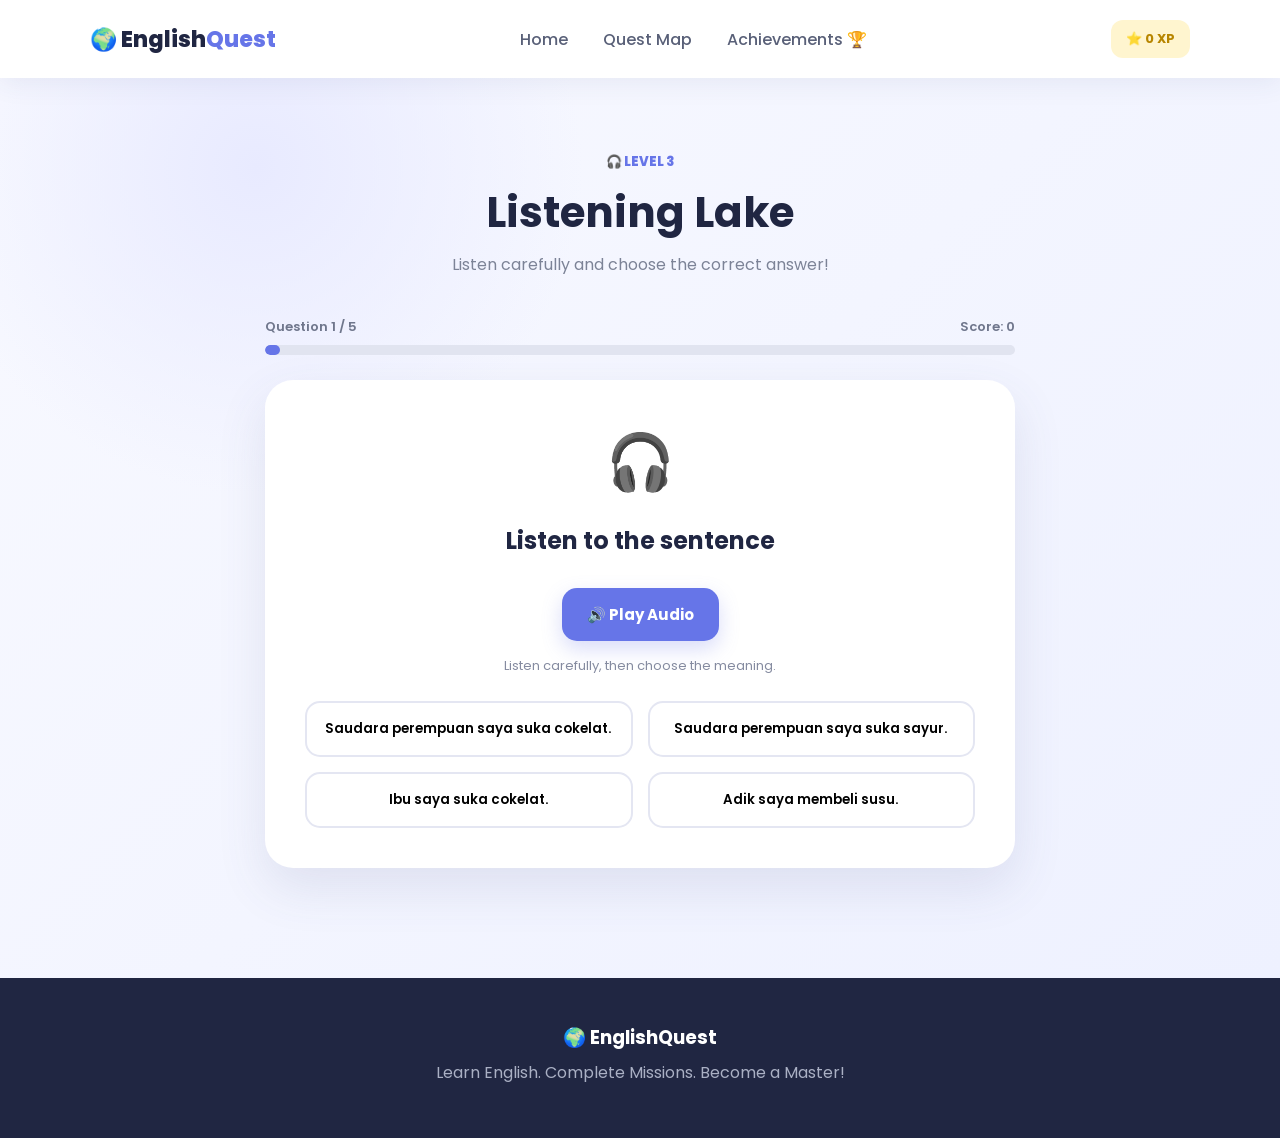
==== listening.html @ 32ae9d79 "Add files via upload" ====
<!DOCTYPE html>
<html lang="en">

<head>
    <meta charset="UTF-8">
    <meta name="viewport" content="width=device-width, initial-scale=1.0">

    <title>Listening Lake | English Quest</title>

    <link rel="stylesheet" href="style.css">

    <link rel="preconnect" href="https://fonts.googleapis.com">
    <link rel="preconnect" href="https://fonts.gstatic.com" crossorigin>

    <link href="https://fonts.googleapis.com/css2?family=Poppins:wght@400;500;600;700;800&display=swap" rel="stylesheet">
</head>

<body>

    <header class="navbar">

        <div class="logo">
            🌍 English<span>Quest</span>
        </div>

        <nav>
            <a href="index.html">Home</a>
            <a href="quest.html">Quest Map</a>
            <a href="achievements.html">Achievements 🏆</a>
        </nav>

        <div class="xp-display">
            ⭐ <span id="listening-xp">0</span> XP
        </div>

    </header>


    <main class="quiz-page">

        <div class="quiz-container">

            <div class="quiz-top">

                <span>🎧 LEVEL 3</span>

                <h1>Listening Lake</h1>

                <p>
                    Listen carefully and choose the correct answer!
                </p>

            </div>


            <div class="progress-info">

                <span id="listening-question-number">
                    Question 1 / 5
                </span>

                <span id="listening-score">
                    Score: 0
                </span>

            </div>


            <div class="progress-bar">

                <div id="listening-progress"></div>

            </div>


            <div class="question-card">

                <div class="question-icon">
                    🎧
                </div>

                <h2>
                    Listen to the sentence
                </h2>


                <button
                    class="listen-button"
                    onclick="playListeningAudio()"
                >
                    🔊 Play Audio
                </button>


                <p class="listen-hint">
                    Listen carefully, then choose the meaning.
                </p>


                <div
                    id="listening-answers"
                    class="answers"
                ></div>


                <p id="listening-feedback"></p>

            </div>


            <button
                id="listening-next-button"
                class="next-button"
                onclick="nextListeningQuestion()"
                style="display:none;"
            >
                Next Question →
            </button>

        </div>

    </main>


    <footer>

        <h3>🌍 EnglishQuest</h3>

        <p>
            Learn English. Complete Missions. Become a Master!
        </p>

    </footer>


    <script src="script.js"></script>


<script>
    startListeningQuiz();
</script>


</body>

</html>
---- style.css ----
* {
    margin: 0;
    padding: 0;
    box-sizing: border-box;
}

html {
    scroll-behavior: smooth;
}

body {
    font-family: "Poppins", sans-serif;
    background: #f7f9ff;
    color: #202642;
}


/* =========================
   NAVBAR
========================= */

.navbar {
    width: 100%;
    padding: 20px 7%;
    display: flex;
    align-items: center;
    justify-content: space-between;
    background: white;
    position: sticky;
    top: 0;
    z-index: 1000;
    box-shadow: 0 5px 25px rgba(50, 70, 120, 0.08);
}

.logo {
    font-size: 22px;
    font-weight: 800;
}

.logo span {
    color: #6675e8;
}

nav {
    display: flex;
    gap: 35px;
}

nav a {
    text-decoration: none;
    color: #596078;
    font-weight: 500;
    transition: 0.3s;
}

nav a:hover {
    color: #6675e8;
}

.nav-button,
.primary-button,
.card-button {
    border: none;
    cursor: pointer;
    font-family: inherit;
}

.nav-button {
    background: #6675e8;
    color: white;
    padding: 11px 20px;
    border-radius: 12px;
    font-weight: 600;
}


/* =========================
   HERO
========================= */

.hero {
    min-height: 720px;
    padding: 80px 8%;
    display: flex;
    align-items: center;
    justify-content: space-between;
    gap: 60px;
    background:
        radial-gradient(circle at 80% 20%, #e8eaff, transparent 30%),
        linear-gradient(135deg, #f8f9ff, #eef2ff);
}

.hero-content {
    max-width: 600px;
}

.badge {
    display: inline-block;
    padding: 9px 16px;
    border-radius: 50px;
    background: #e7e9ff;
    color: #6675e8;
    font-size: 13px;
    font-weight: 700;
    margin-bottom: 22px;
}

.hero h1 {
    font-size: clamp(45px, 6vw, 72px);
    line-height: 1.1;
    margin-bottom: 25px;
}

.hero h1 span {
    color: #6675e8;
}

.hero p {
    color: #687089;
    font-size: 17px;
    line-height: 1.8;
    margin-bottom: 30px;
}

.hero-buttons {
    display: flex;
    gap: 15px;
    margin-bottom: 40px;
}

.primary-button,
.secondary-button {
    padding: 15px 23px;
    border-radius: 14px;
    font-family: inherit;
    font-weight: 700;
    cursor: pointer;
    transition: 0.3s;
}

.primary-button {
    border: none;
    color: white;
    background: #6675e8;
    box-shadow: 0 10px 25px rgba(102, 117, 232, 0.3);
}

.primary-button:hover {
    transform: translateY(-3px);
}

.secondary-button {
    background: white;
    border: 2px solid #e0e3f4;
    color: #596078;
}

.secondary-button:hover {
    border-color: #6675e8;
}


/* =========================
   STATS
========================= */

.stats {
    display: flex;
    gap: 45px;
}

.stats div {
    display: flex;
    flex-direction: column;
}

.stats strong {
    font-size: 24px;
    color: #6675e8;
}

.stats span {
    color: #8a91a7;
    font-size: 13px;
}


/* =========================
   GAME CARD
========================= */

.hero-card {
    position: relative;
    width: 390px;
}

.game-card {
    background: white;
    border-radius: 30px;
    padding: 30px;
    box-shadow: 0 25px 70px rgba(66, 78, 140, 0.16);
    text-align: center;
    animation: floating 4s ease-in-out infinite;
}

@keyframes floating {
    0%, 100% {
        transform: translateY(0);
    }

    50% {
        transform: translateY(-12px);
    }
}

.card-top {
    display: flex;
    align-items: center;
    gap: 10px;
    font-weight: 700;
    color: #6675e8;
}

.character {
    width: 130px;
    height: 130px;
    margin: 30px auto 20px;
    display: flex;
    justify-content: center;
    align-items: center;
    border-radius: 50%;
    background: #eef0ff;
    font-size: 70px;
}

.game-card h3 {
    font-size: 23px;
    margin-bottom: 8px;
}

.game-card p {
    font-size: 14px;
    color: #858ba0;
    line-height: 1.6;
}

.xp-box {
    margin-top: 25px;
    text-align: left;
}

.xp-info {
    display: flex;
    justify-content: space-between;
    font-size: 13px;
    margin-bottom: 8px;
}

.xp-info span {
    color: #6675e8;
    font-weight: 700;
}

.xp-info strong {
    color: #858ba0;
}

.xp-bar {
    height: 10px;
    background: #edf0f8;
    border-radius: 20px;
    overflow: hidden;
}

.xp-bar div {
    width: 5%;
    height: 100%;
    background: #6675e8;
    border-radius: 20px;
}

.card-button {
    width: 100%;
    padding: 14px;
    margin-top: 25px;
    border-radius: 12px;
    background: #202642;
    color: white;
    font-weight: 600;
}

.floating-star {
    position: absolute;
    font-size: 30px;
}

.star-one {
    top: -25px;
    right: -15px;
}

.star-two {
    bottom: 20px;
    left: -30px;
}


/* =========================
   FEATURES
========================= */

.features {
    padding: 100px 8%;
    background: white;
}

.section-title {
    text-align: center;
    max-width: 650px;
    margin: 0 auto 50px;
}

.section-title > span {
    color: #6675e8;
    font-size: 13px;
    font-weight: 700;
}

.section-title h2 {
    font-size: 40px;
    margin: 10px 0;
}

.section-title h2 span {
    color: #6675e8;
}

.section-title p {
    color: #7d8499;
}

.feature-grid {
    display: grid;
    grid-template-columns: repeat(4, 1fr);
    gap: 20px;
}

.feature-card {
    padding: 28px;
    border-radius: 22px;
    background: #f8f9ff;
    border: 1px solid #edf0f8;
    transition: 0.3s;
}

.feature-card:hover {
    transform: translateY(-8px);
    box-shadow: 0 15px 35px rgba(70, 80, 130, 0.1);
}

.feature-icon {
    font-size: 40px;
    margin-bottom: 20px;
}

.feature-card h3 {
    margin-bottom: 10px;
}

.feature-card p {
    color: #7c8397;
    font-size: 14px;
    line-height: 1.7;
    margin-bottom: 20px;
}

.level {
    color: #6675e8;
    font-size: 11px;
    font-weight: 800;
}


/* =========================
   ABOUT
========================= */

.about {
    padding: 100px 8%;
    background: #eef1ff;
}

.about-content {
    max-width: 700px;
}

.about-content > span {
    color: #6675e8;
    font-weight: 700;
    font-size: 13px;
}

.about h2 {
    font-size: 42px;
    margin: 12px 0 20px;
}

.about p {
    color: #6f768c;
    line-height: 1.8;
}

.about-list {
    display: grid;
    grid-template-columns: 1fr 1fr;
    gap: 12px;
    margin-top: 25px;
}

.about-list div {
    background: white;
    padding: 13px;
    border-radius: 12px;
}


/* =========================
   FOOTER
========================= */

footer {
    padding: 45px 20px;
    text-align: center;
    background: #202642;
    color: white;
}

footer p {
    color: #aab0c4;
    margin: 8px 0;
}

footer small {
    color: #7f879f;
}


/* =========================
   RESPONSIVE
========================= */

@media (max-width: 900px) {

    nav {
        display: none;
    }

    .hero {
        flex-direction: column;
        text-align: center;
    }

    .hero-buttons,
    .stats {
        justify-content: center;
    }

    .feature-grid {
        grid-template-columns: 1fr 1fr;
    }

    .hero-card {
        width: 100%;
        max-width: 390px;
    }
}


@media (max-width: 550px) {

    .navbar {
        padding: 15px 5%;
    }

    .nav-button {
        display: none;
    }

    .hero {
        padding: 60px 5%;
    }

    .feature-grid {
        grid-template-columns: 1fr;
    }

    .about-list {
        grid-template-columns: 1fr;
    }

    .stats {
        gap: 25px;
    }
}

/* =========================
   QUEST MAP
========================= */

.quest-page {
    min-height: 100vh;
    padding: 80px 8%;
    background:
        radial-gradient(circle at 10% 10%, #e8eaff, transparent 25%),
        linear-gradient(135deg, #f8f9ff, #eef1ff);
}

.quest-header {
    text-align: center;
    max-width: 700px;
    margin: 0 auto 60px;
}

.quest-header > span {
    color: #6675e8;
    font-size: 13px;
    font-weight: 800;
}

.quest-header h1 {
    font-size: 48px;
    margin: 10px 0;
}

.quest-header h1 span {
    color: #6675e8;
}

.quest-header p {
    color: #737b91;
}


/* QUEST MAP */

.quest-map {
    max-width: 850px;
    margin: auto;
    display: flex;
    flex-direction: column;
    gap: 25px;
}

.quest-card {
    display: flex;
    align-items: center;
    gap: 25px;
    padding: 25px;
    background: white;
    border: 1px solid #e5e8f5;
    border-radius: 25px;
    box-shadow: 0 15px 40px rgba(70, 80, 130, 0.08);
    transition: 0.3s;
}

.quest-card:hover {
    transform: translateX(8px);
    box-shadow: 0 20px 45px rgba(70, 80, 130, 0.14);
}

.quest-number {
    width: 55px;
    height: 55px;
    min-width: 55px;
    display: flex;
    justify-content: center;
    align-items: center;
    border-radius: 18px;
    background: #eef0ff;
    color: #6675e8;
    font-weight: 800;
}

.quest-icon {
    width: 90px;
    height: 90px;
    min-width: 90px;
    display: flex;
    justify-content: center;
    align-items: center;
    border-radius: 25px;
    background: #f0f2ff;
    font-size: 45px;
}

.quest-info {
    flex: 1;
}

.quest-level {
    font-size: 11px;
    font-weight: 800;
    color: #6675e8;
}

.quest-info h2 {
    margin: 5px 0;
}

.quest-info p {
    color: #7c8397;
    font-size: 14px;
    line-height: 1.6;
    margin-bottom: 15px;
}

.quest-info button {
    border: none;
    padding: 11px 18px;
    border-radius: 12px;
    background: #6675e8;
    color: white;
    font-family: inherit;
    font-weight: 600;
    cursor: pointer;
    transition: 0.3s;
}

.quest-info button:hover {
    transform: translateY(-3px);
}

.boss {
    border: 2px solid #ffd86b;
}

.boss .quest-number {
    background: #fff5cf;
}

.boss .quest-level {
    color: #e5a900;
}


/* XP */

.xp-display {
    padding: 9px 15px;
    border-radius: 12px;
    background: #fff5cf;
    color: #b88600;
    font-weight: 700;
    font-size: 13px;
}


/* MOBILE */

@media (max-width: 650px) {

    .quest-page {
        padding: 60px 5%;
    }

    .quest-header h1 {
        font-size: 36px;
    }

    .quest-card {
        flex-wrap: wrap;
    }

    .quest-info {
        width: 100%;
    }

    .xp-display {
        display: none;
    }
}


/* =========================
   VOCABULARY QUIZ
========================= */

.quiz-page {
    min-height: 100vh;
    padding: 70px 5%;
    background:
        radial-gradient(circle at 20% 10%, #e8eaff, transparent 25%),
        linear-gradient(135deg, #f8f9ff, #eef1ff);
}

.quiz-container {
    max-width: 750px;
    margin: auto;
}

.quiz-top {
    text-align: center;
    margin-bottom: 40px;
}

.quiz-top > span {
    color: #6675e8;
    font-size: 13px;
    font-weight: 800;
}

.quiz-top h1 {
    font-size: 42px;
    margin: 8px 0;
}

.quiz-top p {
    color: #7c8397;
}

.progress-info {
    display: flex;
    justify-content: space-between;
    margin-bottom: 8px;
    color: #6f768c;
    font-size: 13px;
    font-weight: 600;
}

.progress-bar {
    height: 10px;
    background: #e1e4f0;
    border-radius: 20px;
    overflow: hidden;
    margin-bottom: 25px;
}

.progress-bar div {
    height: 100%;
    width: 20%;
    background: #6675e8;
    border-radius: 20px;
    transition: 0.4s;
}

.question-card {
    background: white;
    padding: 40px;
    border-radius: 28px;
    text-align: center;
    box-shadow: 0 20px 50px rgba(70, 80, 130, 0.12);
}

.question-icon {
    font-size: 55px;
    margin-bottom: 20px;
}

.question-card h2 {
    margin-bottom: 30px;
}

.answers {
    display: grid;
    grid-template-columns: 1fr 1fr;
    gap: 15px;
}

.answer-button {
    padding: 16px;
    border: 2px solid #e4e6f2;
    border-radius: 15px;
    background: white;
    font-family: inherit;
    font-weight: 600;
    cursor: pointer;
    transition: 0.3s;
}

.answer-button:hover {
    border-color: #6675e8;
    transform: translateY(-2px);
}

.answer-button.correct {
    background: #e6f8ec;
    border-color: #55b879;
}

.answer-button.wrong {
    background: #ffe9e9;
    border-color: #e36b6b;
}

#feedback {
    margin-top: 20px;
    font-weight: 700;
}

.next-button {
    display: block;
    margin: 25px auto 0;
    border: none;
    padding: 14px 25px;
    border-radius: 14px;
    background: #6675e8;
    color: white;
    font-family: inherit;
    font-weight: 700;
    cursor: pointer;
}

.next-button:hover {
    transform: translateY(-3px);
}


@media (max-width: 600px) {

    .quiz-top h1 {
        font-size: 34px;
    }

    .question-card {
        padding: 25px;
    }

    .answers {
        grid-template-columns: 1fr;
    }
}


/* ACHIEVEMENTS */

.achievement-page {
    min-height: 100vh;
    padding: 70px 8%;
    background: linear-gradient(135deg, #f8f9ff, #eef1ff);
}

.achievement-heading {
    text-align: center;
    margin-bottom: 45px;
}

.achievement-heading > span {
    color: #6675e8;
    font-weight: 800;
    font-size: 13px;
}

.achievement-heading h1 {
    font-size: 42px;
    margin: 10px 0;
}

.achievement-heading h1 span {
    color: #6675e8;
}

.achievement-heading p {
    color: #737b91;
    margin-bottom: 20px;
}

.achievement-grid {
    max-width: 950px;
    margin: auto;
    display: grid;
    grid-template-columns: repeat(2, 1fr);
    gap: 22px;
}

.achievement-card {
    background: white;
    padding: 30px;
    text-align: center;
    border-radius: 22px;
    border: 1px solid #e5e8f5;
    box-shadow: 0 12px 30px rgba(70, 80, 130, 0.08);
}

.achievement-card > div {
    font-size: 48px;
    margin-bottom: 15px;
}

.achievement-card p {
    color: #7c8397;
    margin: 10px 0 18px;
    font-size: 14px;
}

.achievement-card span {
    color: #6675e8;
    font-size: 13px;
    font-weight: 700;
}

.achievement-back {
    text-align: center;
    margin-top: 35px;
}

.achievement-back button {
    padding: 14px 22px;
    border: none;
    border-radius: 12px;
    background: #6675e8;
    color: white;
    font-family: inherit;
    font-weight: 700;
    cursor: pointer;
}

@media (max-width: 600px) {
    .achievement-grid {
        grid-template-columns: 1fr;
    }

    .achievement-heading h1 {
        font-size: 32px;
    }
}


/* =========================
   LISTENING LAKE
========================= */

.listen-button {
    border: none;
    padding: 15px 25px;
    border-radius: 15px;
    background: #6675e8;
    color: white;
    font-family: inherit;
    font-weight: 700;
    font-size: 15px;
    cursor: pointer;
    transition: 0.3s;
    box-shadow: 0 8px 20px rgba(102, 117, 232, 0.25);
}

.listen-button:hover {
    transform: translateY(-3px);
}

.listen-button:active {
    transform: scale(0.97);
}

.listen-hint {
    color: #858ba0;
    font-size: 13px;
    margin: 15px 0 25px;
}


/* ENGLISH DETECTIVE */

.detective-hint {
    color: #6675e8;
    font-size: 14px;
    font-weight: 600;
    margin-bottom: 25px;
}


/* =========================
   ENGLISH ARENA
========================= */

.arena-card {
    border: 3px solid #eee4a8;
}

.arena-card .question-icon {
    font-size: 65px;
}

.arena-card h2 {
    margin-bottom: 25px;
}


/* =========================
   QUEST PROGRESS
========================= */

.quest-progress {
    max-width: 850px;
    margin: 0 auto 35px;
    padding: 22px 25px;
    background: white;
    border-radius: 20px;
    box-shadow: 0 12px 30px rgba(70, 80, 130, 0.08);
}

.progress-text {
    display: flex;
    justify-content: space-between;
    margin-bottom: 10px;
    font-size: 13px;
    color: #6f768c;
}

.progress-text strong {
    color: #6675e8;
}

.quest-xp-bar {
    width: 100%;
    height: 12px;
    background: #e9ebf5;
    border-radius: 20px;
    overflow: hidden;
}

.quest-xp-bar div {
    width: 0%;
    height: 100%;
    background: #6675e8;
    border-radius: 20px;
    transition: width 0.5s ease;
}


/* =========================
   QUEST LOCK
========================= */

.quest-button:disabled {
    opacity: 0.5;
    cursor: not-allowed;
    background: #b8bdd4;
}


/* =========================
   QUEST CARD HOVER
========================= */

.quest-card {
    transition: transform 0.25s ease, box-shadow 0.25s ease;
}

.quest-card:hover {
    transform: translateY(-6px);
    box-shadow: 0 15px 35px rgba(70, 80, 130, 0.15);
}

.quest-button {
    transition: transform 0.2s ease, opacity 0.2s ease;
}

.quest-button:not(:disabled):hover {
    transform: scale(1.05);
}


/* =========================
   ACHIEVEMENT LOCK
========================= */

.achievement-card.locked {
    opacity: 0.55;
    filter: grayscale(70%);
}

.achievement-card.unlocked {
    opacity: 1;
    filter: none;
    transform: translateY(0);
}

.achievement-card.unlocked:hover {
    transform: translateY(-6px);
    box-shadow: 0 15px 35px rgba(70, 80, 130, 0.15);
}


/* =========================
   QUEST REWARDS
========================= */

.quest-reward {
    display: inline-block;
    margin-top: 8px;
    padding: 6px 12px;
    background: #fff4b8;
    color: #8a6a00;
    border-radius: 20px;
    font-size: 12px;
    font-weight: 700;
}

.quest-card.unlocked {
    transition: 0.3s ease;
}

.quest-card.unlocked:hover {
    transform: translateY(-6px);
    box-shadow: 0 15px 35px rgba(70, 80, 130, 0.12);
}


.quest-card button:disabled {
    opacity: 0.5;
    cursor: not-allowed;
    transform: none;
}


/* =========================
   MOBILE RESPONSIVE
========================= */

@media (max-width: 768px) {

    .navbar {
        padding: 15px 20px;
    }

    .navbar nav {
        gap: 12px;
    }

    .navbar nav a {
        font-size: 13px;
    }

    .hero {
        grid-template-columns: 1fr;
        padding: 40px 20px;
        text-align: center;
    }

    .hero h1 {
        font-size: 42px;
        line-height: 1.1;
    }

    .hero p {
        font-size: 15px;
    }

    .hero-card {
        margin-top: 30px;
    }

    .quest-page,
    .achievement-page {
        padding: 35px 15px;
    }

    .quest-map {
        width: 100%;
    }

    .quest-card {
        padding: 20px;
    }

    .achievement-grid {
        grid-template-columns: 1fr;
    }

    .achievement-card {
        padding: 25px 15px;
    }

    .quest-progress {
        margin: 0 10px 25px;
    }

    .progress-text {
        font-size: 12px;
    }
}
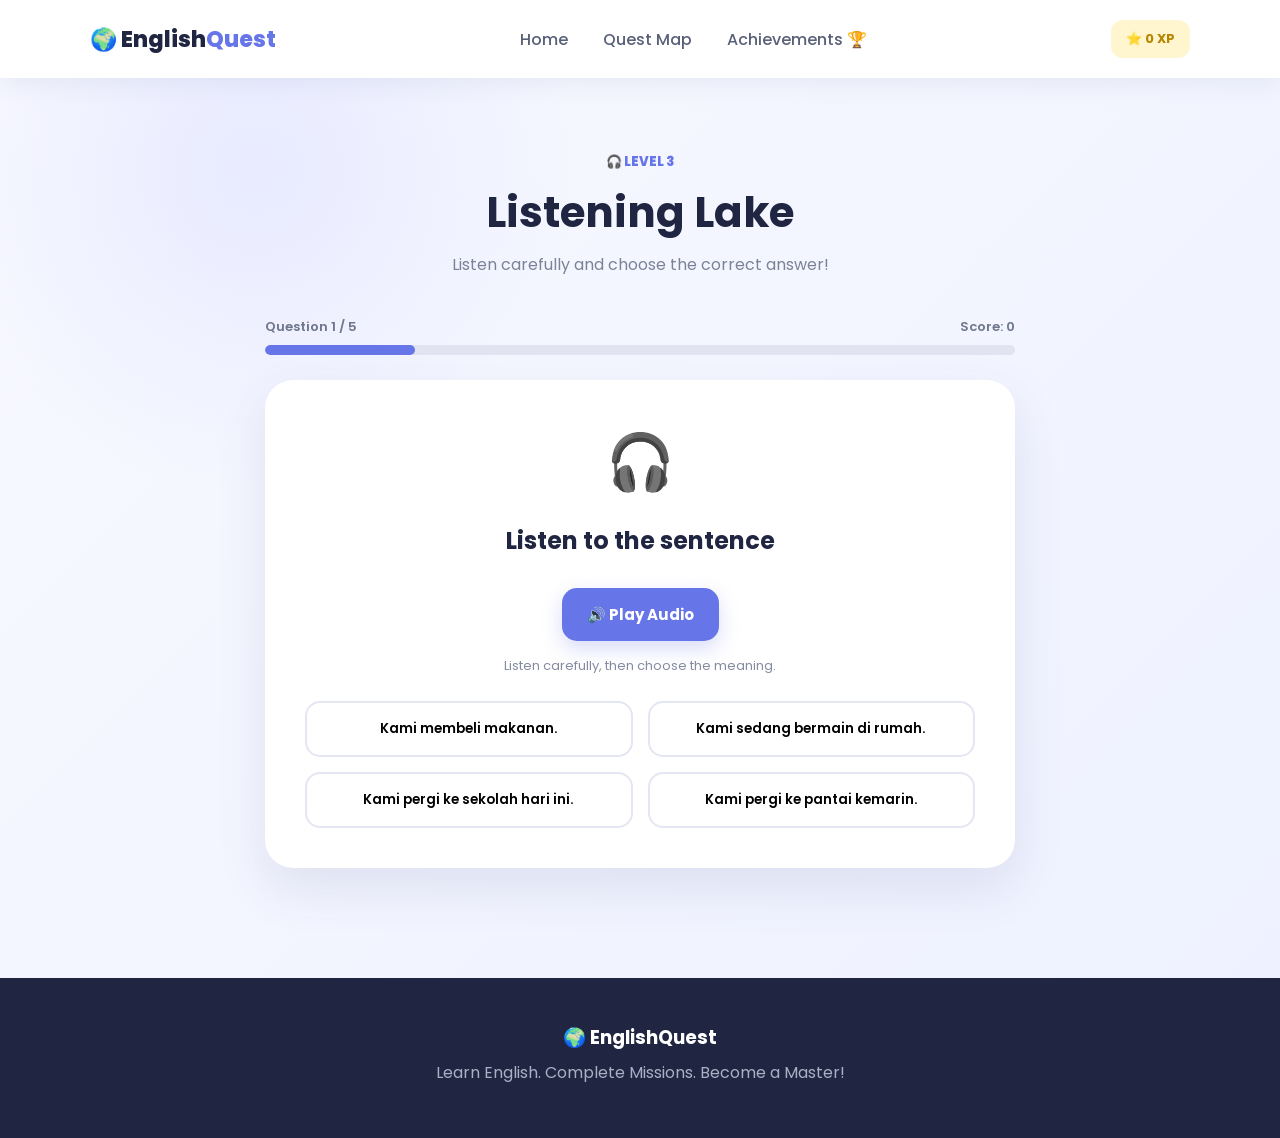
==== commit 623d8ee5: "Improve EnglishQuest website and fix bugs" ====
--- a/listening.html
+++ b/listening.html
@@ -85,6 +85,7 @@
 
 
                 <button
+                    id="listening-play-button"
                     class="listen-button"
                     onclick="playListeningAudio()"
                 >
@@ -92,7 +93,7 @@
                 </button>
 
 
-                <p class="listen-hint">
+                <p id="listening-hint" class="listen-hint">
                     Listen carefully, then choose the meaning.
                 </p>
 
